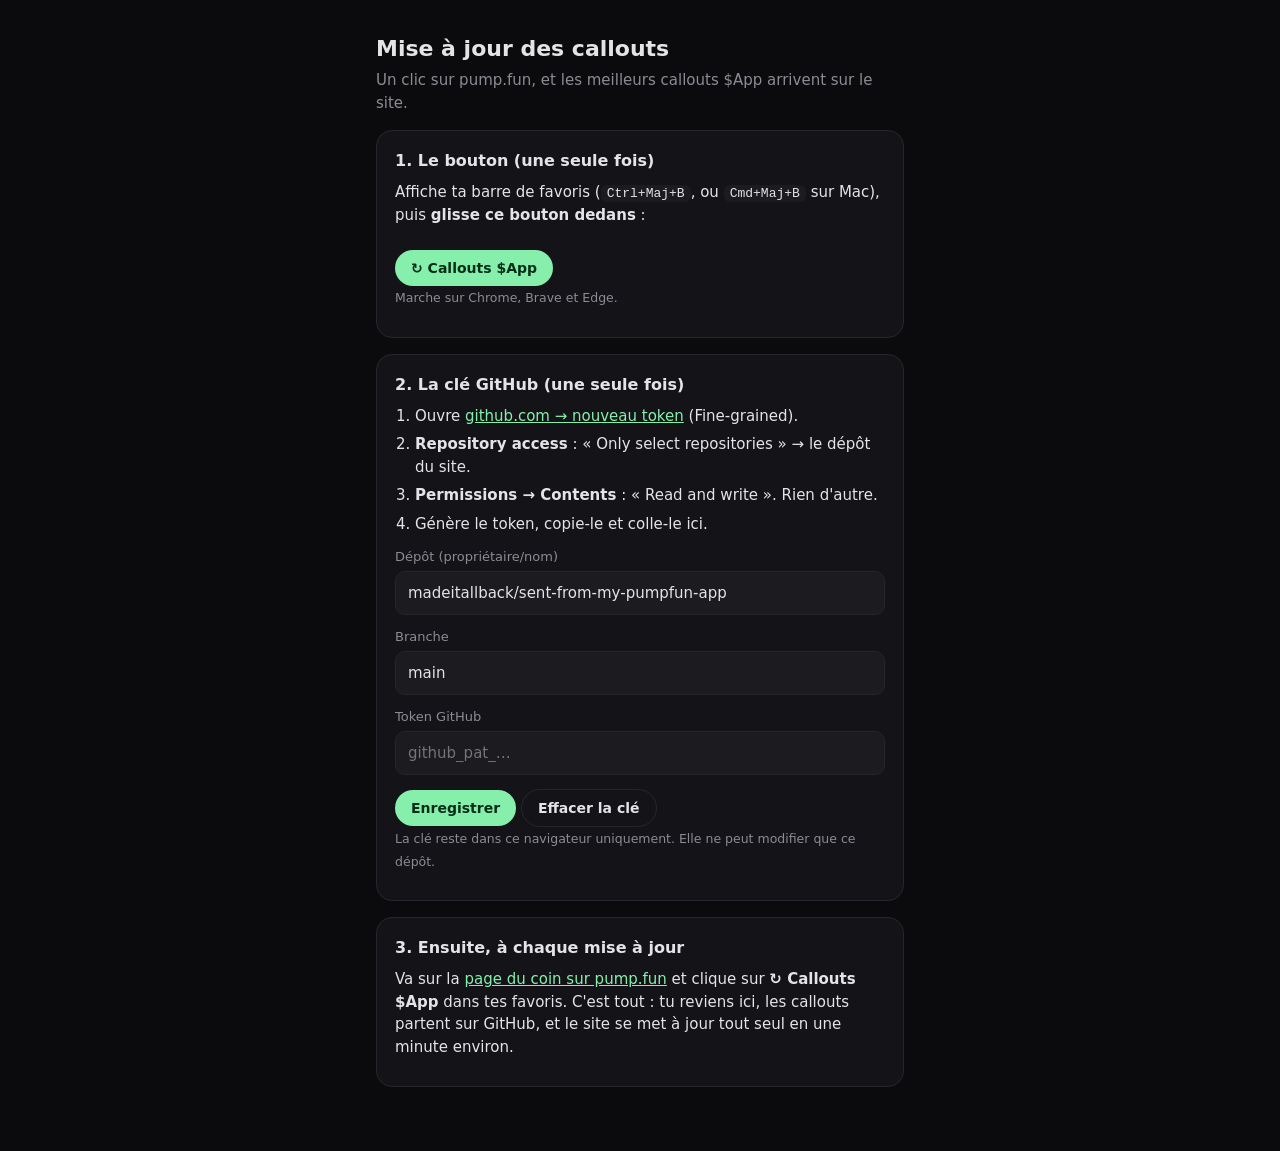
==== update.html @ 2ea9604d "One-click callouts update: /update page and bookmarklet that commits data/callouts.json to GitHub" ====
<!doctype html>
<html lang="fr">
<head>
<meta charset="utf-8">
<meta name="viewport" content="width=device-width, initial-scale=1">
<meta name="robots" content="noindex">
<title>Mise à jour des callouts</title>
<link rel="icon" href="assets/favicon.png">
<style>
  :root { --bg: #0b0b0e; --surface: #141418; --surface-2: #1b1b20; --line: #26262c; --text: #e4e4e7; --dim: #8b8b94; --green: #86efac; --red: #fca5a5; --sans: "Segoe UI", system-ui, -apple-system, sans-serif; }
  * { box-sizing: border-box; }
  body { margin: 0; background: var(--bg); color: var(--text); font: 15px/1.5 var(--sans); }
  main { max-width: 560px; margin: 0 auto; padding: 32px 16px 64px; }
  h1 { font-size: 22px; margin: 0 0 4px; } h2 { font-size: 16px; margin: 0 0 8px; }
  p { margin: 0 0 10px; } small, .dim { color: var(--dim); }
  .card { background: var(--surface); border: 1px solid var(--line); border-radius: 16px; padding: 18px; margin-top: 16px; }
  label { display: block; font-size: 13px; color: var(--dim); margin: 12px 0 4px; }
  input { width: 100%; background: var(--surface-2); color: var(--text); border: 1px solid var(--line); border-radius: 10px; padding: 10px 12px; font: inherit; }
  button, .bm { display: inline-flex; align-items: center; gap: 8px; margin-top: 14px; padding: 10px 16px; border-radius: 999px; border: 0; background: var(--green); color: #052e16; font: 600 14px var(--sans); cursor: pointer; text-decoration: none; }
  .bm { cursor: grab; }
  button.ghost { background: transparent; color: var(--text); border: 1px solid var(--line); }
  ol { margin: 0; padding-left: 20px; } li { margin-bottom: 6px; }
  .status { margin-top: 16px; padding: 14px; border-radius: 12px; background: var(--surface-2); white-space: pre-line; }
  .ok { color: var(--green); } .err { color: var(--red); }
  code { background: var(--surface-2); padding: 1px 6px; border-radius: 6px; font-size: 13px; }
</style>
</head>
<body>
<main>
  <h1>Mise à jour des callouts</h1>
  <p class="dim">Un clic sur pump.fun, et les meilleurs callouts $App arrivent sur le site.</p>

  <div class="status" id="status" hidden></div>

  <section class="card">
    <h2>1. Le bouton (une seule fois)</h2>
    <p>Affiche ta barre de favoris (<code>Ctrl+Maj+B</code>, ou <code>Cmd+Maj+B</code> sur Mac), puis <b>glisse ce bouton dedans</b> :</p>
    <a class="bm" id="bookmarklet" href="#">↻ Callouts $App</a>
    <p><small>Marche sur Chrome, Brave et Edge.</small></p>
  </section>

  <section class="card">
    <h2>2. La clé GitHub (une seule fois)</h2>
    <ol>
      <li>Ouvre <a href="https://github.com/settings/personal-access-tokens/new" target="_blank" rel="noopener" style="color:var(--green)">github.com → nouveau token</a> (Fine-grained).</li>
      <li><b>Repository access</b> : « Only select repositories » → le dépôt du site.</li>
      <li><b>Permissions → Contents</b> : « Read and write ». Rien d'autre.</li>
      <li>Génère le token, copie-le et colle-le ici.</li>
    </ol>
    <label for="repo">Dépôt (propriétaire/nom)</label>
    <input id="repo" placeholder="madeitallback/sent-from-my-pumpfun-app" autocomplete="off" spellcheck="false">
    <label for="branch">Branche</label>
    <input id="branch" placeholder="main" autocomplete="off" spellcheck="false">
    <label for="token">Token GitHub</label>
    <input id="token" type="password" placeholder="github_pat_…" autocomplete="off" spellcheck="false">
    <button type="button" id="save">Enregistrer</button>
    <button type="button" class="ghost" id="forget">Effacer la clé</button>
    <p><small>La clé reste dans ce navigateur uniquement. Elle ne peut modifier que ce dépôt.</small></p>
  </section>

  <section class="card">
    <h2>3. Ensuite, à chaque mise à jour</h2>
    <p>Va sur la <a id="coinLink" href="#" target="_blank" rel="noopener" style="color:var(--green)">page du coin sur pump.fun</a> et clique sur <b>↻ Callouts $App</b> dans tes favoris. C'est tout : tu reviens ici, les callouts partent sur GitHub, et le site se met à jour tout seul en une minute environ.</p>
  </section>
</main>

<script>
(() => {
  const CA = "49nkLrXi8nCZBVKsShDNasEtPe4Vn1mx9Xbr3kTa8pTL";
  const FILE = "data/callouts.json";
  const $ = (id) => document.getElementById(id);
  const store = {
    get: (k) => { try { return localStorage.getItem("sfm-upd-" + k) || ""; } catch { return ""; } },
    set: (k, v) => { try { v ? localStorage.setItem("sfm-upd-" + k, v) : localStorage.removeItem("sfm-upd-" + k); } catch {} }
  };
  const say = (msg, cls) => { const s = $("status"); s.hidden = false; s.className = "status " + (cls || ""); s.textContent = msg; };
  $("coinLink").href = "https://pump.fun/coin/" + CA;

  // ---------- the bookmarklet: runs on pump.fun, reads the callouts, brings them back here in the URL hash
  // (no comments with // inside: it becomes a one-line javascript: link)
  function grab(SITE, CA) {
    if (!/(^|\.)pump\.fun$/.test(location.hostname)) { alert("Ouvre d'abord la page du coin sur pump.fun, puis reclique."); location.href = "https://pump.fun/coin/" + CA; return; }
    const clean = (s) => { s = (s || "").replace(/@\[([^\]]+)\]\([^)]*\)/g, "@$1").trim(); return s.length > 280 ? s.slice(0, 277).replace(/\s+\S*$/, "") + "…" : s; };
    fetch("https://frontend-api-v3.pump.fun/mint-positions/" + CA + "?sortBy=RANKED&withThesis=true&pageSize=50&platform=WEB")
      .then((r) => { if (!r.ok) throw new Error("pump.fun " + r.status); return r.json(); })
      .then((j) => {
        const callouts = (j.positions || []).filter((p) => p.callout && p.callout.thesis && !p.lowQuality).slice(0, 24).map((p, i) => {
          const c = p.callout, top = (c.updates || []).filter((u) => u.content).sort((a, b) => b.likeCount - a.likeCount)[0];
          return { rank: i + 1, id: c.calloutId, user: p.userName, x: p.xUsername || null, avatar: p.profileImage || null, wallet: p.walletAddress,
            thesis: clean(c.thesis), update: top ? clean(top.content) : null, at: c.calloutTimestamp, mcap: Math.round(c.calledOutAtMcap || 0),
            peak: +(c.maxMultiplier || 0).toFixed(1), likes: c.likes || 0, views: c.viewCount || 0, replies: c.replyCount || 0 };
        });
        if (!callouts.length) throw new Error("aucun callout trouvé");
        location.href = SITE + "/update#" + encodeURIComponent(JSON.stringify({ updated: new Date().toISOString(), mint: CA, callouts }));
      })
      .catch((e) => alert("Impossible de lire les callouts : " + e.message + ". Recharge la page pump.fun et reclique."));
  }
  $("bookmarklet").href = "javascript:(" + encodeURIComponent(grab.toString()) + ")(" + encodeURIComponent(JSON.stringify(location.origin)) + "," + encodeURIComponent(JSON.stringify(CA)) + ")";
  $("bookmarklet").addEventListener("click", (e) => { e.preventDefault(); say("Ne clique pas ici : glisse ce bouton dans ta barre de favoris, puis utilise-le sur la page pump.fun.", "err"); });

  // ---------- settings
  $("repo").value = store.get("repo") || "madeitallback/sent-from-my-pumpfun-app";
  $("branch").value = store.get("branch") || "main";
  $("token").value = store.get("token");
  $("save").addEventListener("click", () => {
    store.set("repo", $("repo").value.trim()); store.set("branch", $("branch").value.trim() || "main"); store.set("token", $("token").value.trim());
    say(store.get("token") ? "Enregistré. Tu peux utiliser le bouton sur pump.fun." : "Il manque le token GitHub.", store.get("token") ? "ok" : "err");
  });
  $("forget").addEventListener("click", () => { store.set("token", ""); $("token").value = ""; say("Clé effacée de ce navigateur.", "ok"); });

  // ---------- incoming callouts: check them, then commit data/callouts.json to GitHub (Vercel redeploys on its own)
  const isUrl = (u) => u == null || /^https:\/\/[^\s"'<>]+$/.test(u);
  function valid(d) {
    if (!d || d.mint !== CA || !Array.isArray(d.callouts) || !d.callouts.length || d.callouts.length > 50) return false;
    return d.callouts.every((c) => c && typeof c.id === "string" && typeof c.user === "string" && typeof c.thesis === "string" &&
      c.thesis.length <= 300 && (c.update == null || (typeof c.update === "string" && c.update.length <= 300)) &&
      isUrl(c.avatar) && [c.rank, c.mcap, c.peak, c.likes].every((n) => typeof n === "number" && isFinite(n)));
  }
  const b64 = (s) => { const bytes = new TextEncoder().encode(s); let bin = ""; bytes.forEach((b) => { bin += String.fromCharCode(b); }); return btoa(bin); };
  async function publish(d, { repo, branch, token }, fetchFn = fetch) {
    const api = `https://api.github.com/repos/${repo}/contents/${FILE}`;
    const h = { Authorization: "Bearer " + token, Accept: "application/vnd.github+json", "X-GitHub-Api-Version": "2022-11-28" };
    const cur = await fetchFn(`${api}?ref=${encodeURIComponent(branch)}`, { headers: h });
    if (cur.status === 401 || cur.status === 403) throw new Error("le token GitHub est refusé (vérifie qu'il a accès au dépôt avec Contents en Read and write)");
    if (!cur.ok && cur.status !== 404) throw new Error("GitHub " + cur.status);
    const sha = cur.ok ? (await cur.json()).sha : undefined;
    const body = { message: `Callouts: ${d.callouts.length} from pump.fun`, content: b64(JSON.stringify(d, null, 1) + "\n"), branch };
    if (sha) body.sha = sha;
    const put = await fetchFn(api, { method: "PUT", headers: { ...h, "Content-Type": "application/json" }, body: JSON.stringify(body) });
    if (!put.ok) throw new Error("GitHub " + put.status + " : " + ((await put.json().catch(() => ({}))).message || ""));
    return (await put.json()).commit;
  }
  window.__sfmUpdate = { valid, publish }; // used by the local tests only

  async function incoming() {
    if (location.hash.length < 2) return;
    let d;
    try { d = JSON.parse(decodeURIComponent(location.hash.slice(1))); } catch { d = null; }
    history.replaceState(null, "", location.pathname);
    if (!valid(d)) { say("Les données reçues ne ressemblent pas à des callouts $App. Rien n'a été envoyé.", "err"); return; }
    const cfg = { repo: store.get("repo"), branch: store.get("branch") || "main", token: store.get("token") };
    if (!cfg.repo || !cfg.token) { say("Callouts reçus, mais la clé GitHub n'est pas enregistrée. Remplis l'étape 2 ci-dessous, puis reclique sur le bouton depuis pump.fun.", "err"); return; }
    const top = d.callouts.slice(0, 3).map((c) => `#${c.rank} ${c.user}`).join(", ");
    say(`Envoi de ${d.callouts.length} callouts sur GitHub…`);
    try {
      await publish(d, cfg);
      say(`C'est parti ✓ ${d.callouts.length} callouts envoyés (${top}…).\nLe site se met à jour tout seul d'ici une minute environ.`, "ok");
    } catch (e) {
      say("Échec de l'envoi : " + e.message, "err");
    }
  }
  incoming();
})();
</script>
</body>
</html>
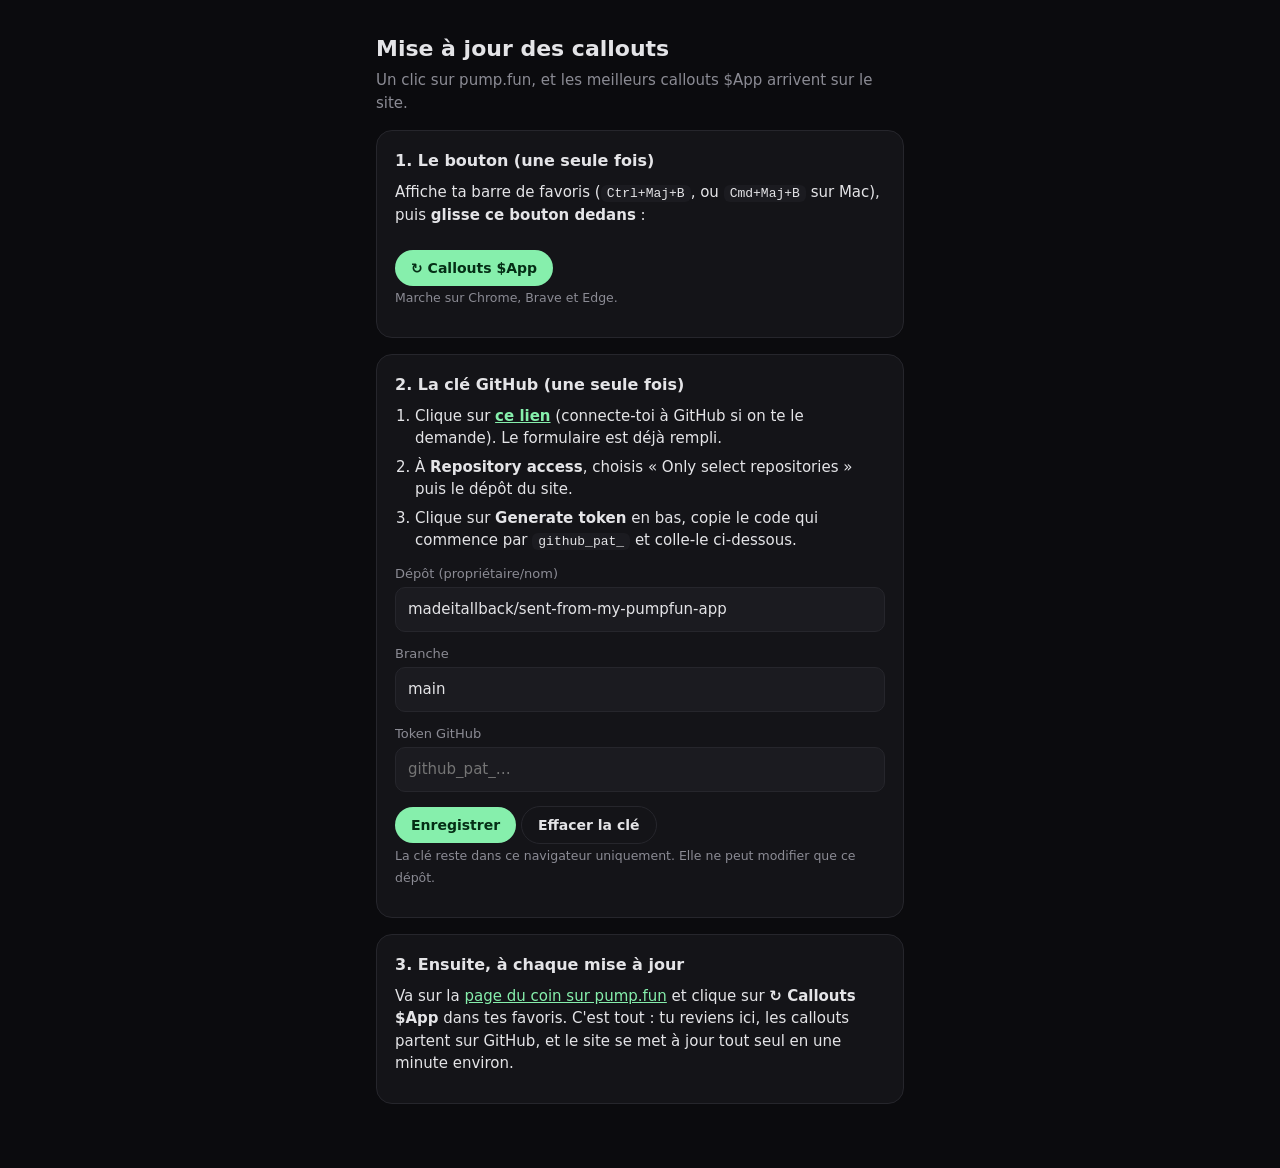
==== commit 37009ea5: "Update page: pre-filled GitHub token link, simpler steps" ====
--- a/update.html
+++ b/update.html
@@ -42,10 +42,9 @@
   <section class="card">
     <h2>2. La clé GitHub (une seule fois)</h2>
     <ol>
-      <li>Ouvre <a href="https://github.com/settings/personal-access-tokens/new" target="_blank" rel="noopener" style="color:var(--green)">github.com → nouveau token</a> (Fine-grained).</li>
-      <li><b>Repository access</b> : « Only select repositories » → le dépôt du site.</li>
-      <li><b>Permissions → Contents</b> : « Read and write ». Rien d'autre.</li>
-      <li>Génère le token, copie-le et colle-le ici.</li>
+      <li>Clique sur <a href="https://github.com/settings/personal-access-tokens/new?name=Callouts+App&description=Mise+a+jour+des+callouts+du+site&expires_in=none&contents=write" target="_blank" rel="noopener" style="color:var(--green)"><b>ce lien</b></a> (connecte-toi à GitHub si on te le demande). Le formulaire est déjà rempli.</li>
+      <li>À <b>Repository access</b>, choisis « Only select repositories » puis le dépôt du site.</li>
+      <li>Clique sur <b>Generate token</b> en bas, copie le code qui commence par <code>github_pat_</code> et colle-le ci-dessous.</li>
     </ol>
     <label for="repo">Dépôt (propriétaire/nom)</label>
     <input id="repo" placeholder="madeitallback/sent-from-my-pumpfun-app" autocomplete="off" spellcheck="false">
